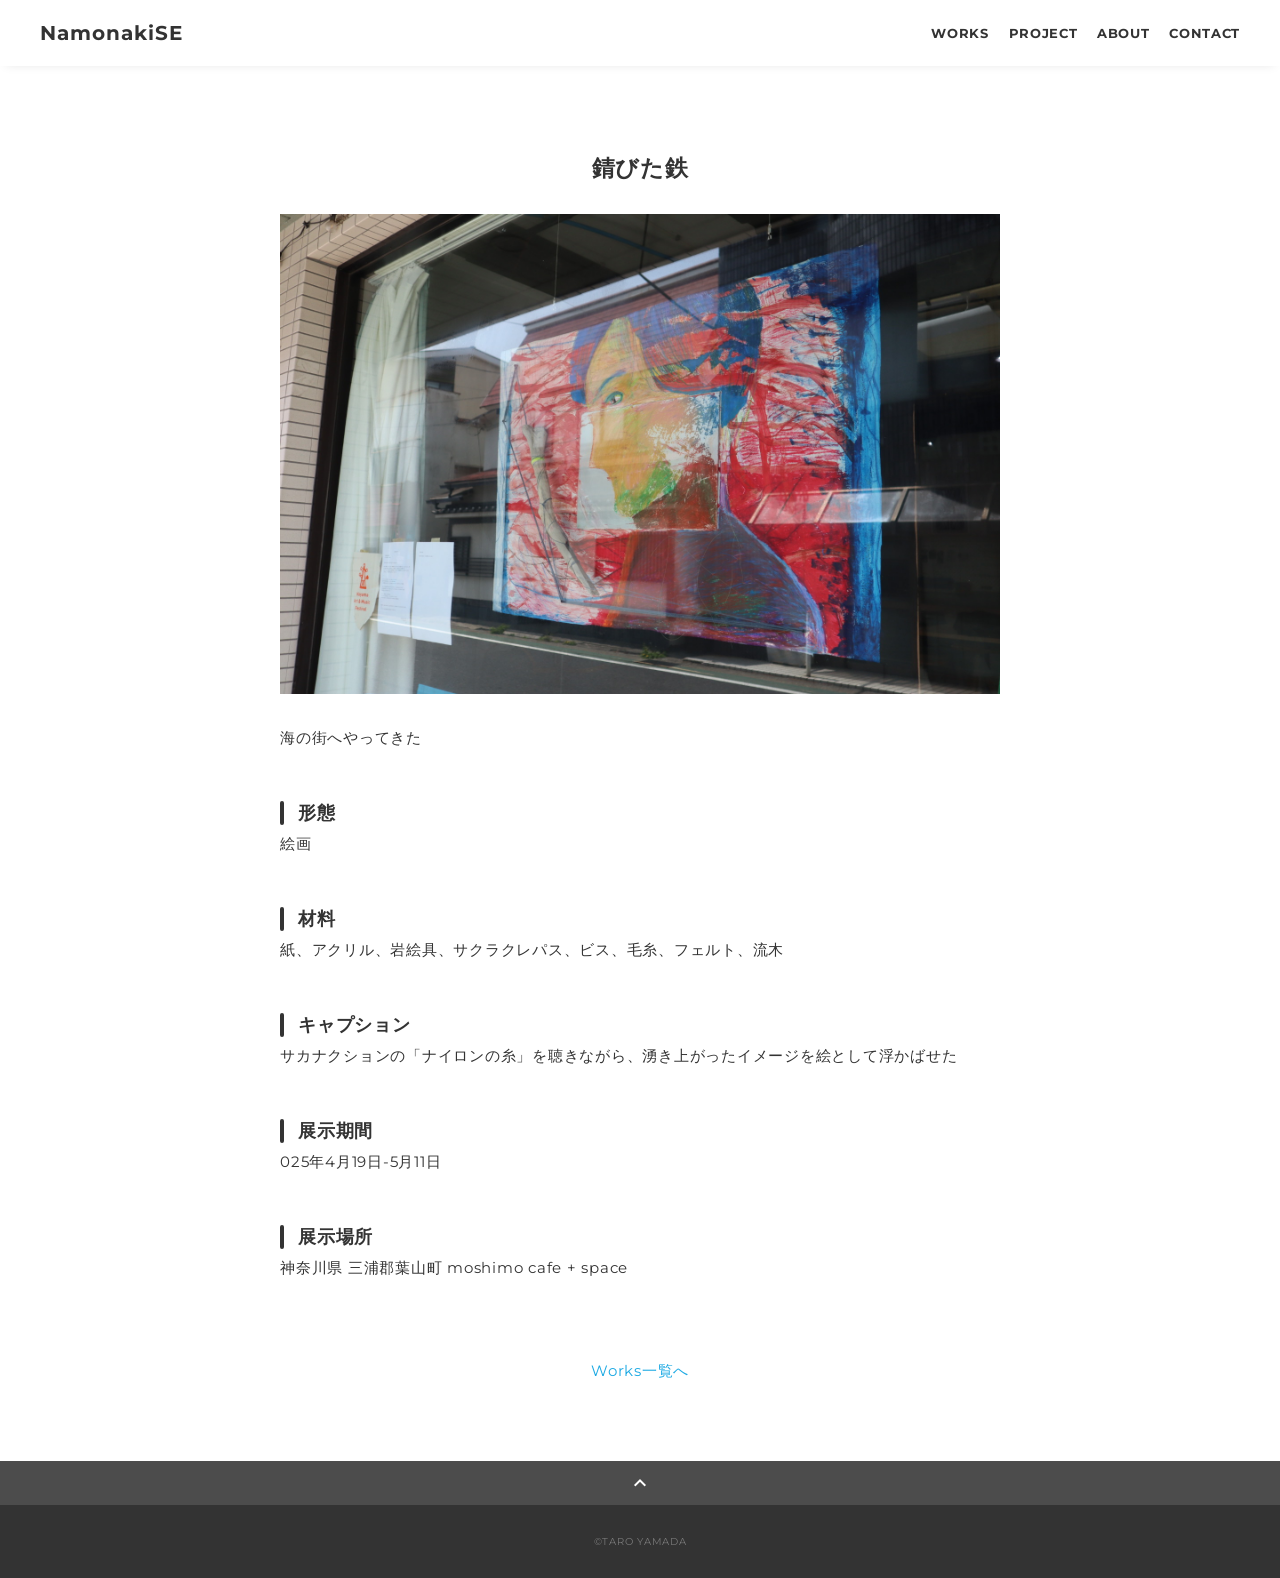
==== works-sabitetu.html @ 0990e69b "ディレクトリ構成を調整" ====
<!DOCTYPE html>
<html>
<head>
  <meta charset="utf-8">
  <meta name="viewport" content="width=device-width,initial-scale=1.0,user-scalable=no">
  <meta property='og:type' content='website'>
  <meta property='og:url' content='URLが入る'>
  <meta property='og:description' content='TARO YAMADAのポートフォリオサイトです。'>
  <meta property="og:image" content="img/ogp.png">
  <meta name="description" content="TARO YAMADAのポートフォリオサイトです" />
  <title>namonaki_systemengineer_portfolio</title>
  <link rel="preconnect" href="https://fonts.gstatic.com">
  <link href="https://fonts.googleapis.com/css2?family=Montserrat:wght@400;700&display=swap" rel="stylesheet">
  <link href="https://fonts.googleapis.com/css?family=Material+Icons+Outlined" rel="stylesheet">
  <link href="css/ress.css" media="all" rel="stylesheet" type="text/css" />
  <link href="css/style.css" media="all" rel="stylesheet" type="text/css" />
  <link rel="shortcut icon" href="img/favicon.ico" />
  <link rel=”canonical” href=”URLが入る” />
</head>

<body>
  <div class="wrapper">

    <!-- header -->
    <header class="header ">
      <div class="container">
        <h1 class="header-logo">
          <a href=".">Namonaki<br class="sp-only">SE</a>
        </h1>
        <nav class="gnav">
          <ul class="gnav-list">
            <li class="gnav-item"><a href=".#works">WORKS</a></li>
            <li class="gnav-item"><a href="./#project">PROJECT</a></li>
            <li class="gnav-item"><a href="./#about">ABOUT</a></li>
            <li class="gnav-item"><a href="./#contact">CONTACT</a></li>
          </ul>
        </nav>
      </div>
    </header>
    <!-- /header -->

    <main class="content">

      <article class="article">
        <div class="article-container">
          <h2 class="article-title">錆びた鉄</h2>
          <div class="article-body">
            <p>
              <img src="img/sabitatetu.JPG" alt="">
            </p>
            <p>
              海の街へやってきた
            </p>
            <h3>形態</h3>
            <p>
              絵画
            </p>
            <h3>材料</h3>
            <p>
              紙、アクリル、岩絵具、サクラクレパス、ビス、毛糸、フェルト、流木
            </p>
            <h3>キャプション</h3>
            <p>
              サカナクションの「ナイロンの糸」を聴きながら、湧き上がったイメージを絵として浮かばせた
            </p>
            <h3>展示期間</h3>
            <p>
              025年4月19日-5月11日
            </p>
            <h3>展示場所</h3>
            <p>
              神奈川県 三浦郡葉山町 moshimo cafe + space
            </p>
          </div>
          <div class="home-link">
            <a href="./#works">Works一覧へ</a>
          </div>
        </div>
      </article>

      <div class="page-top" id="js-page-top">
        <span class="material-icons-outlined">expand_less</span>
      </div>
    </main>

    <!-- footer -->
    <footer class="footer">
      <div class="copyright">&copy;TARO YAMADA</div>
    </footer>
    <!-- /footer -->

  </div>
  <script src="https://ajax.googleapis.com/ajax/libs/jquery/3.5.1/jquery.min.js"></script>
  <script type='text/javascript' src="js/script.js"></script>
</body>
</html>
---- css/ress.css ----
/*!
 * ress.css • v3.0.1
 * MIT License
 * github.com/filipelinhares/ress
 */

/* # =================================================================
   # Global selectors
   # ================================================================= */

html {
  box-sizing: border-box;
  word-break: normal;
  -moz-tab-size: 4;
  tab-size: 4;

  -webkit-text-size-adjust: 100%; /* Prevent adjustments of font size after orientation changes in iOS */
}

*,
::before,
::after {
  box-sizing: inherit;
  background-repeat: no-repeat; /* Set `background-repeat: no-repeat` to all elements and pseudo elements */
}

::before,
::after {
  vertical-align: inherit;
  text-decoration: inherit; /* Inherit text-decoration and vertical align to ::before and ::after pseudo elements */
}

* {
  margin: 0;
  padding: 0; /* Reset `padding` and `margin` of all elements */
}

/* # =================================================================
   # General elements
   # ================================================================= */

hr {
  overflow: visible; /* Show the overflow in Edge and IE */
  height: 0; /* Add the correct box sizing in Firefox */
}

details,
main {
  display: block; /* Render the `main` element consistently in IE. */
}

summary {
  display: list-item; /* Add the correct display in all browsers */
}

small {
  font-size: 80%; /* Set font-size to 80% in `small` elements */
}

[hidden] {
  display: none; /* Add the correct display in IE */
}

abbr[title] {
  /* Add the correct text decoration in Chrome, Edge, IE, Opera, and Safari */
  text-decoration: underline;
  text-decoration: underline dotted;
  border-bottom: none; /* Remove the bottom border in Chrome 57 */
}

a {
  background-color: transparent; /* Remove the gray background on active links in IE 10 */
}

a:active,
a:hover {
  outline-width: 0; /* Remove the outline when hovering in all browsers */
}

code,
kbd,
pre,
samp {
  font-family: monospace, monospace; /* Specify the font family of code elements */
}

pre {
  font-size: 1em; /* Correct the odd `em` font sizing in all browsers */
}

b,
strong {
  font-weight: bolder; /* Add the correct font weight in Chrome, Edge, and Safari */
}

/* https://gist.github.com/unruthless/413930 */
sub,
sup {
  position: relative;
  font-size: 75%;
  line-height: 0;
  vertical-align: baseline;
}

sub {
  bottom: -.25em;
}

sup {
  top: -.5em;
}

/* # =================================================================
   # Forms
   # ================================================================= */

input {
  border-radius: 0;
}

/* Replace pointer cursor in disabled elements */
[disabled] {
  cursor: default;
}

[type="number"]::-webkit-container-spin-button,
[type="number"]::-webkit-outer-spin-button {
  height: auto; /* Correct the cursor style of increment and decrement buttons in Chrome */
}

[type="search"] {
  outline-offset: -2px; /* Correct the outline style in Safari */

  -webkit-appearance: textfield; /* Correct the odd appearance in Chrome and Safari */
}

[type="search"]::-webkit-search-decoration {
  -webkit-appearance: none; /* Remove the container padding in Chrome and Safari on macOS */
}

textarea {
  overflow: auto; /* Internet Explorer 11+ */
  resize: vertical; /* Specify textarea resizability */
}

button,
input,
optgroup,
select,
textarea {
  font: inherit; /* Specify font inheritance of form elements */
}

optgroup {
  font-weight: bold; /* Restore the font weight unset by the previous rule */
}

button {
  overflow: visible; /* Address `overflow` set to `hidden` in IE 8/9/10/11 */
}

button,
select {
  text-transform: none; /* Firefox 40+, Internet Explorer 11- */
}

/* Apply cursor pointer to button elements */
button,
[type="button"],
[type="reset"],
[type="submit"],
[role="button"] {
  cursor: pointer;
  color: inherit;
}

/* Remove container padding and border in Firefox 4+ */
button::-moz-focus-container,
[type="button"]::-moz-focus-container,
[type="reset"]::-moz-focus-container,
[type="submit"]::-moz-focus-container {
  padding: 0;
  border-style: none;
}

/* Replace focus style removed in the border reset above */
button:-moz-focusring,
[type="button"]::-moz-focus-container,
[type="reset"]::-moz-focus-container,
[type="submit"]::-moz-focus-container {
  outline: 1px dotted ButtonText;
}

button,
html [type="button"],
/* Prevent a WebKit bug where (2) destroys native `audio` and `video`controls in Android 4 */
[type="reset"],
[type="submit"] {
  -webkit-appearance: button; /* Correct the inability to style clickable types in iOS */
}

/* Remove the default button styling in all browsers */
button,
input,
select,
textarea {
  border-style: none;
  background-color: transparent;
}

/* Style select like a standard input */
select {
  -webkit-appearance: none; /* Chrome 41+ */
  -moz-appearance: none; /* Firefox 36+ */
}

select::-ms-expand {
  display: none; /* Internet Explorer 11+ */
}

select::-ms-value {
  color: currentColor; /* Internet Explorer 11+ */
}

legend {
  display: table; /* Correct the text wrapping in Edge and IE */
  max-width: 100%; /* Correct the text wrapping in Edge and IE */
  max-width: 100%; /* Correct the text wrapping in Edge 18- and IE */
  white-space: normal; /* Correct the text wrapping in Edge and IE */
  color: inherit; /* Correct the color inheritance from `fieldset` elements in IE */
  border: 0; /* Correct `color` not being inherited in IE 8/9/10/11 */
}

::-webkit-file-upload-button {
  font: inherit; /* Change font properties to `inherit` in Chrome and Safari */
  color: inherit;
  /* Correct the inability to style clickable types in iOS and Safari */

  -webkit-appearance: button;
}

/* # =================================================================
   # Specify media element style
   # ================================================================= */

img {
  border-style: none; /* Remove border when inside `a` element in IE 8/9/10 */
}

/* Add the correct vertical alignment in Chrome, Firefox, and Opera */
progress {
  vertical-align: baseline;
}

/* # =================================================================
   # Accessibility
   # ================================================================= */

/* Hide content from screens but not screenreaders */
@media screen {
  [hidden~="screen"] {
    display: inherit;
  }
  [hidden~="screen"]:not(:active):not(:focus):not(:target) {
    position: absolute !important;
    clip: rect(0 0 0 0) !important;
  }
}

/* Specify the progress cursor of updating elements */
[aria-busy="true"] {
  cursor: progress;
}

/* Specify the pointer cursor of trigger elements */
[aria-controls] {
  cursor: pointer;
}

/* Specify the unstyled cursor of disabled, not-editable, or otherwise inoperable elements */
[aria-disabled] {
  cursor: default;
}
---- css/style.css ----
body {
  font-family: "Montserrat","Helvetica Neue",Arial,"Hiragino Kaku Gothic ProN","Hiragino Sans",Meiryo,sans-serif;
  font-size: 15px;
  letter-spacing: .05em;
  color: #333;
}

a {
  transition: opacity .3s;
  text-decoration: none;
  color: #1ca9e3;
}

img {
  max-width: 100%;
  height: auto;
  vertical-align: bottom;
  border-style: none;
}



.pc-only {
  display: block;
}

.sp-only {
  display: none;
}

/*--------------------------------
 レイアウト
---------------------------------*/
.wrapper {
  padding-top: 73px;
}

.section {
  padding: 90px 0;
}

.section:nth-of-type(odd) {
  background-color: #f7f7f7;
}

.container {
  max-width: 1340px;
  margin: 0 auto;
  padding: 0 40px;
}

/*--------------------------------
 見出し
---------------------------------*/
.title {
  font-size: 34px;
  font-weight: bold;
  line-height: 1;
  margin-bottom: 40px;
  text-align: center;
  letter-spacing: .05em;
  color: #333;
}

.lead {
  font-size: 16px;
  line-height: 1.8;
  margin-bottom: 30px;
}

/*--------------------------------
ヘッダー
---------------------------------*/
.header {
  position: fixed;
  top: 0;
  z-index: 1;
  width: 100%;
  background-color: #fff;
  box-shadow: 0 5px 10px -6px rgba(0,0,0,.1);
}

.header .container {
  display: flex;
  align-items: center;
  justify-content: space-between;
  padding: 20px 40px;
}

.header-logo {
  font-size: 20px;
  font-weight: bold;
  line-height: 1.2;
  margin-right: 20px;
  letter-spacing: .05em;
}

.header-logo a {
  color: #333;
}

.gnav-list {
  display: flex;
  justify-content: space-between;
  list-style: none;
}

.gnav-item:not(:last-child) {
  margin-right: 20px;
}

.gnav-item a {
  position: relative;
  font-size: 13px;
  font-weight: bold;
  display: inline-block;
  padding: 5px 0;
  transition: .3s;
  letter-spacing: .05em;
  color: #333;
}
.gnav-item a:after {
  position: absolute;
  bottom: 0;
  left: 50%;
  width: 0;
  height: 3px;
  content: "";
  transition: .3s;
  -webkit-transform: translateX(-50%);
  transform: translateX(-50%);
  background-color: #333;
}

.gnav-item a:hover:after {
  width: 100%;
}

/*--------------------------------
 メインビジュアル
---------------------------------*/
.mv {
  display: flex;
  align-items: center;
  justify-content: center;
  height: 85vh;
  text-align: center;
}

.mv-container {
  padding: 0 40px;
}

.mv-title {
  font-size: 60px;
  font-weight: bold;
  line-height: 1.2;
  margin-bottom: 5px;
}
.mv-subtitle {
  font-size: 20px;
  font-weight: bold;
  line-height: 1;
  margin-bottom: 40px;
  letter-spacing: .08em;
}

.mv-text {
  font-size: 16px;
  line-height: 1.8;
}

/*--------------------------------
 Works
---------------------------------*/
.works-list {
  display: flex;
  flex-wrap: wrap;
  margin-bottom: -40px;
}

.works-item {
  width: 31.74603%;
  margin-right: 1.58730%;
  margin-bottom: 40px;
  color: #333;
}

.works-item:hover {
  opacity: .9;
}

.works-item:nth-of-type(3n) {
  margin-right: 0;
}

.works-img img {
  border: 1px solid #e6e6e6;
}

.works-name {
  font-size: 12px;
  font-weight: bold;
  margin-top: 8px;
}

.works-info {
  font-size: 10px;
  margin-top: 5px;
}

/*--------------------------------
 Skill
---------------------------------*/
.skill-list {
  display: flex;
  flex-wrap: wrap;
  justify-content: space-between;
  margin-bottom: -50px;
}

.skill-item {
  display: flex;
  align-items: flex-start;
  justify-content: space-between;
  width: 48%;
  margin-bottom: 50px;
}

.skill-img {
  width: 60px;
  height: auto;
  margin-right: 20px;
}

.skill-body {
  flex: 1;
}

.skill-name {
  margin-bottom: 10px;
}

.skill-text {
  font-size: 14px;
  line-height: 1.8;
}

/*--------------------------------
 About
---------------------------------*/
.profile {
  display: flex;
  flex-wrap: wrap;
  max-width: 800px;
  margin: 0 auto;
}
.profile-img {
  width: 20%;
  margin-right: 30px;
  border-radius: 50%;
}
.profile-img img {
  border-radius: 50%;
}
.profile-body {
  flex: 1;
}

.profile-body p {
  font-size: 15px;
  line-height: 1.8;
}

.profile-body p:not(:last-child) {
  margin-bottom: 30px;
}

/*--------------------------------
 Contact
---------------------------------*/
.contact {
  text-align: center;
}

.contact-item:not(:last-child) {
  margin-right: 10px;
}

.contact-text {
  margin-top: 10px;
}
/*--------------------------------
 ページトップ
---------------------------------*/
.page-top {
  font-weight: bold;
  padding: 10px;
  cursor: pointer;
  text-align: center;
  background-color: #4c4c4c;
}

.page-top .material-icons-outlined {
  vertical-align: bottom;
  color: #fff;
}

/*--------------------------------
 フッター
---------------------------------*/
.footer {
  padding: 30px;
  background-color: #333;
}

.copyright {
  font-size: 10px;
  text-align: center;
  color: #797979;
}

/*--------------------------------
 下層：Worksページ
---------------------------------*/
.article {
  padding: 80px 0;
}

.article-container {
  max-width: 1040px;
  margin: 0 auto;
  padding: 0 20px;
}

.article-title {
  margin-bottom: 30px;
  text-align: center;
}

.article-body {
  max-width: 720px;
  margin: 0 auto;
  margin-bottom: 80px;
}

.article-body h3 {
  position: relative;
  font-size: 18px;
  margin-bottom: 5px;
  padding-left: 1em;
}

.article-body h3:not(:first-child) {
  margin-top: 50px;
}

.article-body h3::before {
  position: absolute;
  top: 0;
  left: 0;
  width: 4px;
  height: 100%;
  content: "";
  border-radius: 3px;
  background-color: #333;
}

.article-body p {
  font-size: 15px;
  line-height: 1.8;
  margin-bottom: 30px;
}

.home-link {
  text-align: center;
}

/*media Queries 767
----------------------------------------------------*/
@media screen and (max-width: 767px) {
  body {
    font-size: 14px;
  }

  .pc-only {
    display: none;
  }

  .sp-only {
    display: block;
  }

  /* 見出し */
  .title {
    font-size: 26px;
    margin-bottom: 20px;
  }

  .lead {
    font-size: 14px;
    line-height: 1.7;
    margin-bottom: 20px;
  }

  /* レイアウト */
  .wrapper {
    padding-top: 57px;
  }

  .section {
    padding: 60px 0;
  }

  .container {
    padding: 0 20px;
  }

  /* ヘッダー */
  .header .container {
    padding: 15px;
  }

  .header-logo {
    font-size: 13px;
    margin-right: 15px;
  }

  .gnav-item:not(:last-child) {
    margin-right: 10px;
  }

  .gnav-item a {
    font-size: 10px;
  }

  .gnav-item a:after {
    display: none;
  }

  /*  メインビジュアル */
  .mv {
    height: 75vh;
  }

  .mv-container {
    padding: 0 20px;
  }

  .mv-title {
    font-size: 30px;
  }
  .mv-subtitle {
    font-size: 16px;
    margin-bottom: 20px;
  }

  .mv-text {
    font-size: 14px;
    line-height: 1.7;
  }

  /* Works */
  .works-name {
    font-size: 12px;
  }

  .works-info {
    margin-top: 3px;
  }

  .works-list {
    justify-content: space-between;
  }

  .works-item {
    flex: 0 0 48%;
    margin-right: 0;
    margin-bottom: 30px;
  }

  /* Skill */
  .skill-list {
    display: block;
    margin-bottom: 0;
  }

  .skill-item {
    width: 100%;
    margin-bottom: 35px;
  }

  .skill-item:last-child {
    margin-bottom: 0;
  }

  .skill-name {
    margin-bottom: 5px;
  }

  .skill-text {
    font-size: 13px;
    line-height: 1.7;
  }

  /* About */
  .profile {
    display: block;
  }
  .profile-img {
    width: 150px;
    margin: 0 auto;
    margin-bottom: 25px;
  }

  .profile-body p {
    font-size: 14px;
    line-height: 1.7;
  }

  .profile-body p:not(:last-child) {
    margin-bottom: 20px;
  }

  /* フッター */
  .footer {
    padding: 20px;
  }

  /* 下層ページ */
  .article {
    padding: 50px 0;
  }

  .article-body h3 {
    font-size: 16px;
    padding-left: .8em;
  }

  .article-body h3:not(:first-child) {
    margin-top: 30px;
  }

  .article-body p {
    font-size: 14px;
    line-height: 1.7;
    margin-bottom: 20px;
  }
}
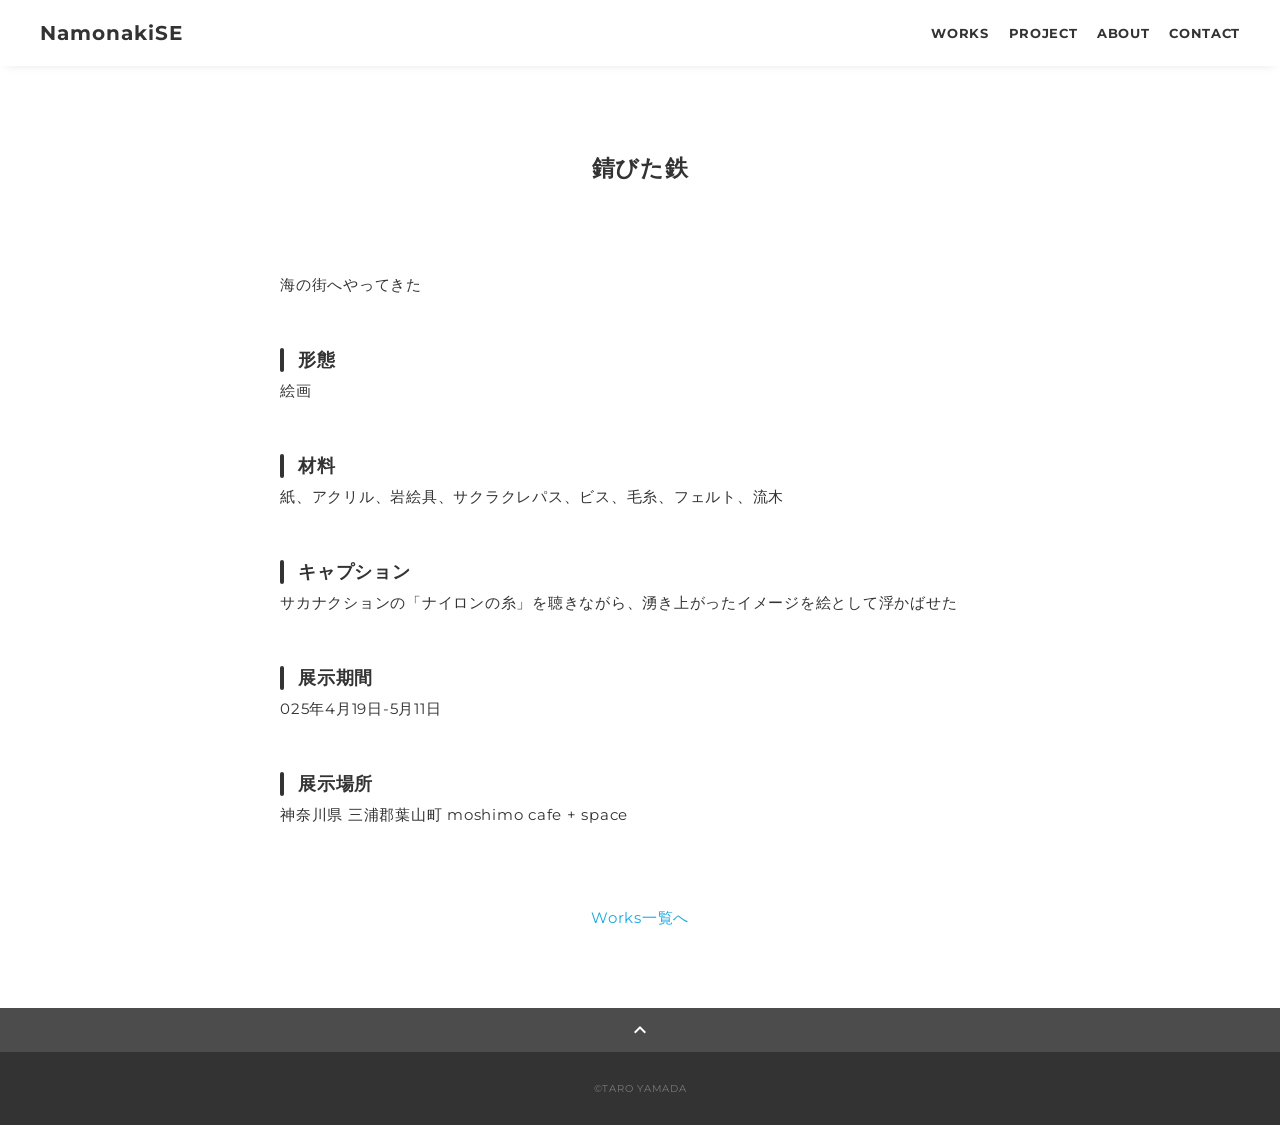
==== commit 830621b6: "jpgを調整" ====
--- a/works-sabitetu.html
+++ b/works-sabitetu.html
@@ -46,7 +46,7 @@
           <h2 class="article-title">錆びた鉄</h2>
           <div class="article-body">
             <p>
-              <img src="img/sabitatetu.JPG" alt="">
+              <img src="img/sabitatetu.jpg" alt="">
             </p>
             <p>
               海の街へやってきた
